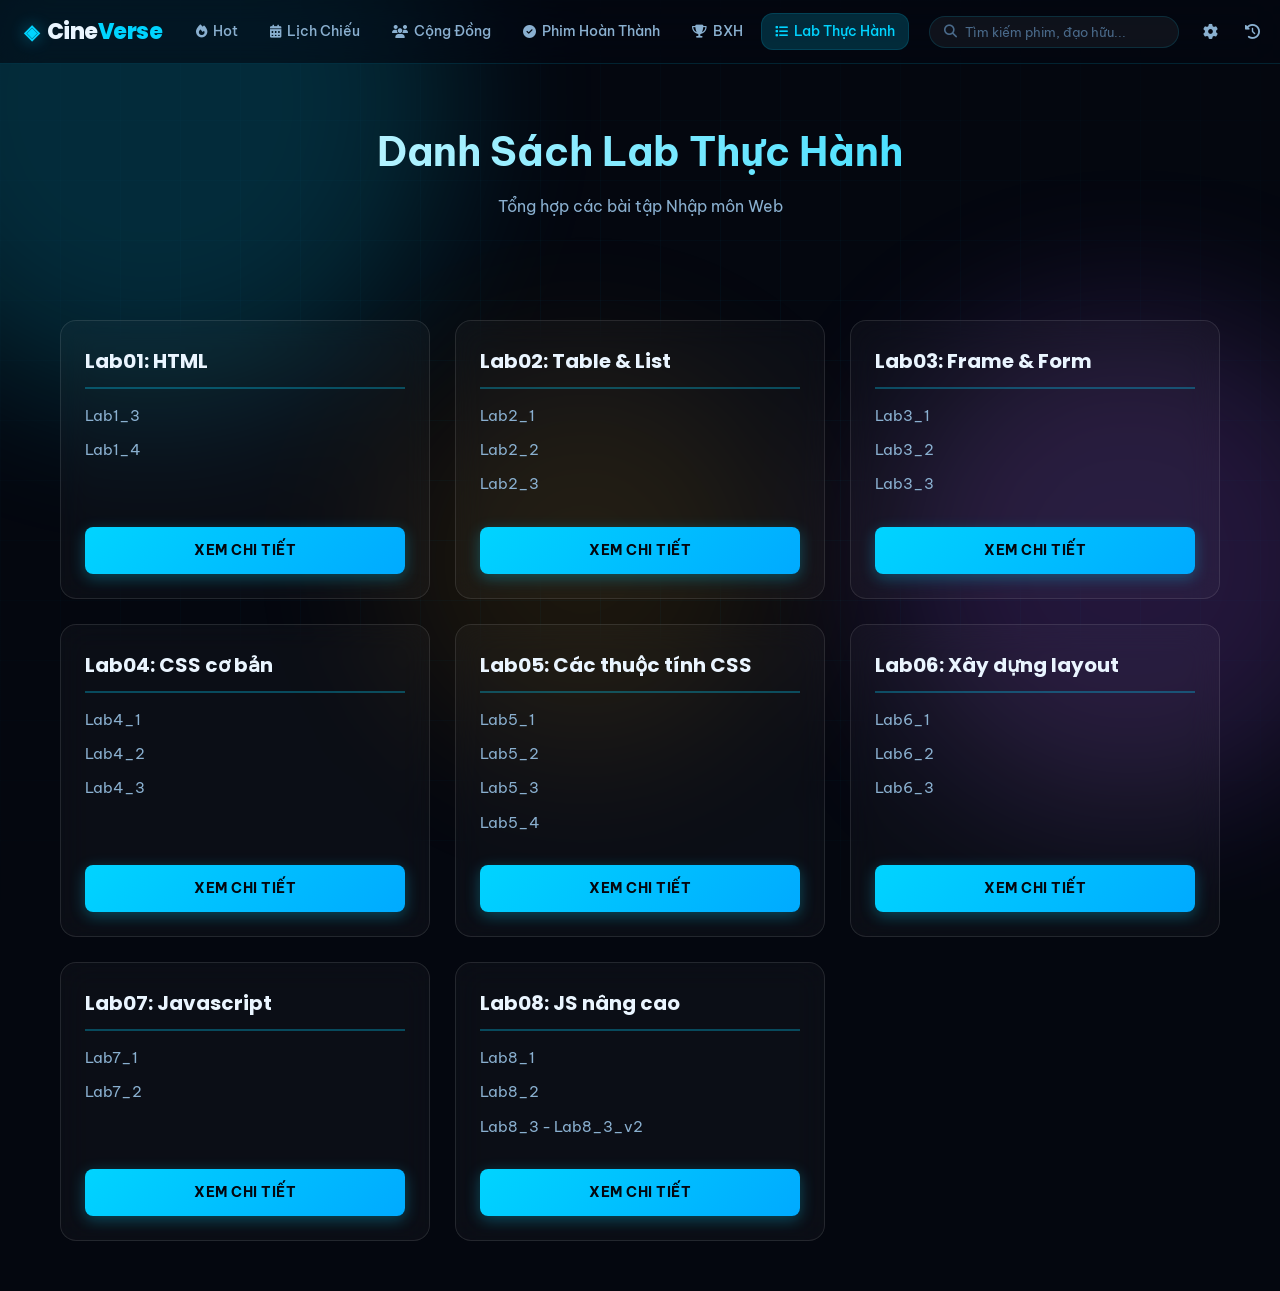
==== LabThucHanh.html @ e1ed40b3 "Initial commit - Up lai tu dau" ====
<!DOCTYPE html>
<html lang="en">
<head>
    <meta charset="UTF-8">
    <meta name="viewport" content="width=device-width, initial-scale=1.0">
    <meta name="description" content="CineVerse – Nền tảng xem phim hoạt hình tu tiên cao cấp số 1 Việt Nam">
    <link rel="preconnect" href="https://fonts.googleapis.com">
    <link rel="preconnect" href="https://fonts.gstatic.com" crossorigin>
    <link
        href="https://fonts.googleapis.com/css2?family=Be+Vietnam+Pro:ital,wght@0,300;0,400;0,500;0,600;0,700;0,800;0,900;1,400&family=Poppins:wght@400;500;600;700;800;900&display=swap"
        rel="stylesheet">
    <link rel="stylesheet" href="https://cdnjs.cloudflare.com/ajax/libs/font-awesome/6.5.1/css/all.min.css">
    <link rel="stylesheet" href="../styles/CineVerse.css">
    <link rel="icon" href="../images/layout/logo/book.png" type="image/png">
    <title>LabThucHanh</title>
    <style>
        .lab-container {
            max-width: 1200px;
            margin: 100px auto 50px;
            padding: 0 20px;
            display: grid;
            grid-template-columns: repeat(auto-fit, minmax(280px, 1fr));
            gap: 25px;
            position: relative;
            z-index: 10;
        }

        .lab-card {
            background: rgba(255, 255, 255, 0.03);
            backdrop-filter: blur(15px);
            border: 1px solid rgba(255, 255, 255, 0.1);
            border-radius: 16px;
            padding: 24px;
            transition: all 0.3s ease;
            display: flex;
            flex-direction: column;
        }

        .lab-card:hover {
            transform: translateY(-8px);
            background: rgba(255, 255, 255, 0.06);
            border-color: var(--neon);
            box-shadow: 0 10px 30px rgba(0, 212, 255, 0.15);
        }

        .lab-card h3 {
            font-family: 'Poppins', sans-serif;
            font-size: 1.25rem;
            font-weight: 700;
            color: var(--text-1);
            margin-bottom: 15px;
            border-bottom: 2px solid rgba(0, 212, 255, 0.3);
            padding-bottom: 10px;
        }

        .lab-list {
            list-style: none;
            padding: 0;
            margin: 0 0 20px 0;
            flex-grow: 1;
        }

        .lab-list li {
            margin-bottom: 10px;
        }

        .lab-list a {
            color: var(--text-2);
            text-decoration: none;
            font-size: 0.95rem;
            transition: color 0.2s;
            display: flex;
            align-items: center;
            gap: 8px;
        }

        .lab-list a:hover {
            color: var(--neon);
        }
        /* 
        .lab-list a::before {
            content: '•';
            color: var(--neon);
        } */

        .btn-view {
            display: block;
            width: 100%;
            padding: 12px;
            background: linear-gradient(135deg, var(--neon), #00aaff);
            color: #04070f;
            text-align: center;
            border-radius: 8px;
            text-decoration: none;
            font-weight: 700;
            font-size: 0.9rem;
            transition: all 0.3s ease;
            box-shadow: 0 4px 15px rgba(0, 212, 255, 0.3);
            text-transform: uppercase;
            letter-spacing: 0.5px;
        }

        .btn-view:hover {
            background: linear-gradient(135deg, #00aaff, var(--neon));
            transform: translateY(-2px) scale(1.02);
            box-shadow: 0 8px 25px rgba(0, 212, 255, 0.5);
            color: #04070f;
        }

        .page-header {
            text-align: center;
            margin-top: 120px;
            position: relative;
            z-index: 10;
        }

        .page-header h1 {
            font-size: 2.5rem;
            background: linear-gradient(90deg, #fff, var(--neon));
            -webkit-background-clip: text;
            -webkit-text-fill-color: transparent;
            margin-bottom: 10px;
        }
    </style>
</head>
<body>
     <!-- === BACKGROUND PARTICLES === -->
    <div class="bg-scene" aria-hidden="true">
        <div class="particle p1"></div>
        <div class="particle p2"></div>
        <div class="particle p3"></div>
        <div class="particle p4"></div>
        <div class="particle p5"></div>
        <div class="particle p6"></div>
        <div class="orb orb-1"></div>
        <div class="orb orb-2"></div>
        <div class="orb orb-3"></div>
        <div class="grid-lines"></div>
    </div>

    <!-- ============================= -->
    <!--           NAVBAR              -->
    <!-- ============================= -->
    <nav class="navbar" id="navbar">
        <div class="nav-inner">

            <!-- Logo -->
            <a href="./index.html" class="logo" aria-label="CineVerse Home">
                <span class="logo-gem">◈</span>
                <span class="logo-text">Cine<em>Verse</em></span>
            </a>

            <!-- Hamburger -->
            <button class="hamburger" id="hamburger" aria-label="Toggle menu" aria-expanded="false">
                <span></span><span></span><span></span>
            </button>

            <!-- Nav Links -->
            <div class="nav-links" id="navLinks" role="navigation">
                <a href="./index.html" class="nav-link"><i class="fas fa-fire"></i><span>Hot</span></a>
                <a href="#" class="nav-link"><i class="fas fa-calendar-alt"></i><span>Lịch Chiếu</span></a>
                <a href="#" class="nav-link"><i class="fas fa-users"></i><span>Cộng Đồng</span></a>
                <a href="#" class="nav-link"><i class="fas fa-check-circle"></i><span>Phim Hoàn Thành</span></a>
                <a href="#" class="nav-link"><i class="fas fa-trophy"></i><span>BXH</span></a>
                <a href="./LabThucHanh.html" class="nav-link active"><i class="fas fa-list"></i><span>Lab Thực Hành</span></a>
            </div>

            <!-- Nav Right -->
            <div class="nav-right">
                <div class="search-box" id="searchBox">
                    <i class="fas fa-search search-ico"></i>
                    <input type="text" id="searchInput" class="search-input" placeholder="Tìm kiếm phim, đạo hữu..."
                        autocomplete="onl" aria-label="Tìm kiếm">
                    <!-- <kbd class="search-kbd"><span>Ctrl</span><span>K</span></kbd> -->
                </div>

                <div class="icon-cluster">
                    <button class="icon-btn" title="Cài đặt" aria-label="Cài đặt">
                        <i class="fas fa-cog"></i>
                    </button>
                    <button class="icon-btn" title="Lịch sử xem" aria-label="Lịch sử xem">
                        <i class="fas fa-history"></i>
                    </button>
                    <button class="icon-btn notif" title="Thông báo" aria-label="Thông báo">
                        <i class="fas fa-bell"></i>
                        <span class="notif-dot">3</span>
                    </button>
                </div>

                <div class="user-avatar" title="Tài khoản">
                    <div class="avatar-ring"></div>
                    <div class="avatar-inner">
                        <i class="fas fa-dragon"></i>
                    </div>
                </div>
            </div>

        </div>
    </nav>

    <header class="page-header">
        <h1>Danh Sách Lab Thực Hành</h1>
        <p style="color: var(--text-2);">Tổng hợp các bài tập Nhập môn Web</p>
    </header>

    <div class="lab-container">
        <!-- Lab 01 -->
        <article class="lab-card">
            <h3>Lab01: HTML</h3>
            <ul class="lab-list">
                <li><a href="/Nhap-Mon-Web/Lab01/lab1_bai3.html">Lab1_3</a></li>
                <li><a href="/Nhap-Mon-Web/Lab01/lab1_bai4.html">Lab1_4</a></li>
            </ul>
            <a href="/Nhap-Mon-Web/Lab01/lab1_bai4.html" class="btn-view">Xem chi tiết</a>
        </article>

        <!-- Lab 02 -->
        <article class="lab-card">
            <h3>Lab02: Table & List</h3>
            <ul class="lab-list">
                <li><a href="/Nhap-Mon-Web/Lab02/lab2_bai1.html">Lab2_1</a></li>
                <li><a href="/Nhap-Mon-Web/Lab02/lab2_bai2.html">Lab2_2</a></li>
                <li><a href="/Nhap-Mon-Web/Lab02/lab2_bai3.html">Lab2_3</a></li>
            </ul>
            <a href="/Nhap-Mon-Web/Lab02/lab2_bai3.html" class="btn-view">Xem chi tiết</a>
        </article>

        <!-- Lab 03 -->
        <article class="lab-card">
            <h3>Lab03: Frame & Form</h3>
            <ul class="lab-list">
                <li><a href="/Nhap-Mon-Web/Lab03/Vi_du_Lab01/lab3_bai1.html">Lab3_1</a></li>
                <li><a href="/Nhap-Mon-Web/Lab03/Vi_du_Lab01/lab3_bai2.html">Lab3_2</a></li>
                <li><a href="/Nhap-Mon-Web/Lab03/Vi_du_Lab01/lab3_bai3.html">Lab3_3</a></li>
            </ul>
            <a href="/Nhap-Mon-Web/Lab03/Vi_du_Lab01/lab3_bai3.html" class="btn-view">Xem chi tiết</a>
        </article>

        <!-- Lab 04 -->
        <article class="lab-card">
            <h3>Lab04: CSS cơ bản</h3>
            <ul class="lab-list">
                <li><a href="#">Lab4_1</a></li>
                <li><a href="#">Lab4_2</a></li>
                <li><a href="#">Lab4_3</a></li>
            </ul>
            <a href="#" class="btn-view">Xem chi tiết</a>
        </article>

        <!-- Lab 05 -->
        <article class="lab-card">
            <h3>Lab05: Các thuộc tính CSS</h3>
            <ul class="lab-list">
                <li><a href="#">Lab5_1</a></li>
                <li><a href="#">Lab5_2</a></li>
                <li><a href="#">Lab5_3</a></li>
                <li><a href="#">Lab5_4</a></li>
            </ul>
            <a href="#" class="btn-view">Xem chi tiết</a>
        </article>

        <!-- Lab 06 -->
        <article class="lab-card">
            <h3>Lab06: Xây dựng layout</h3>
            <ul class="lab-list">
                <li><a href="#">Lab6_1</a></li>
                <li><a href="#">Lab6_2</a></li>
                <li><a href="#">Lab6_3</a></li>
            </ul>
            <a href="#" class="btn-view">Xem chi tiết</a>
        </article>

        <!-- Lab 07 -->
        <article class="lab-card">
            <h3>Lab07: Javascript</h3>
            <ul class="lab-list">
                <li><a href="#">Lab7_1</a></li>
                <li><a href="#">Lab7_2</a></li>
            </ul>
            <a href="#" class="btn-view">Xem chi tiết</a>
        </article>

        <!-- Lab 08 -->
        <article class="lab-card">
            <h3>Lab08: JS nâng cao</h3>
            <ul class="lab-list">
                <li><a href="#">Lab8_1</a></li>
                <li><a href="#">Lab8_2</a></li>
                <li><a href="#">Lab8_3 - Lab8_3_v2</a></li>
            </ul>
            <a href="#" class="btn-view">Xem chi tiết</a>
        </article>
    </div>

    <script src="../script/CineVerse.js"></script>
</body>
</html>
---- styles/CineVerse.css ----
/* =====================================================
   CINEVERSE — PREMIUM DARK FANTASY STREAMING UI
   © 2026 CineVerse. All styles reserved.
   ===================================================== */

/* ---------- 1. CUSTOM PROPERTIES ---------- */
:root {
    --bg:         #04070f;
    --bg-2:       #070c18;
    --bg-card:    #0b1022;
    --bg-glass:   rgba(11, 16, 34, 0.75);
    --bg-mid:     #0e1630;

    --neon:       #00d4ff;
    --neon-2:     #0af;
    --neon-dim:   rgba(0, 212, 255, 0.18);
    --neon-glow:  rgba(0, 212, 255, 0.45);
    --neon-soft:  rgba(0, 212, 255, 0.08);

    --gold:       #ffd040;
    --gold-2:     #f0a000;
    --gold-dim:   rgba(255, 208, 64, 0.22);
    --gold-glow:  rgba(255, 208, 64, 0.5);

    --red-hot:    #ff3a3a;
    --green-done: #00e5a0;
    --purple-vip: #b060ff;

    --text-1:     #eaf5ff;
    --text-2:     #8ab0d0;
    --text-3:     #4a6a8a;

    --border:     rgba(0, 212, 255, 0.14);
    --border-2:   rgba(255, 208, 64, 0.18);

    --radius-s:   6px;
    --radius-m:   12px;
    --radius-l:   20px;
    --radius-xl:  28px;

    --shadow-card: 0 8px 32px rgba(0,0,0,0.7), 0 0 0 1px rgba(0,212,255,0.06);
    --shadow-glow: 0 0 24px var(--neon-glow), 0 0 60px rgba(0,212,255,0.15);
    --shadow-gold: 0 0 24px var(--gold-glow), 0 0 60px rgba(255,208,64,0.12);

    --nav-h:      64px;
    --ticker-h:   36px;

    --ease-smooth: cubic-bezier(0.23, 1, 0.32, 1);
    --ease-spring: cubic-bezier(0.34, 1.56, 0.64, 1);
    --dur:         0.35s;
}

/* ---------- 2. RESET & BASE ---------- */
*, *::before, *::after { box-sizing: border-box; margin: 0; padding: 0; }

html {
    scroll-behavior: smooth;
    font-size: 16px;
}

body {
    background: var(--bg);
    color: var(--text-1);
    font-family: 'Be Vietnam Pro', 'Poppins', sans-serif;
    line-height: 1.6;
    overflow-x: hidden;
    -webkit-font-smoothing: antialiased;
}

a { color: inherit; text-decoration: none; }
img { max-width: 100%; display: block; }
button { cursor: pointer; border: none; background: none; font-family: inherit; }
ul { list-style: none; }

/* ---------- 3. CUSTOM SCROLLBAR ---------- */
::-webkit-scrollbar { width: 6px; height: 6px; }
::-webkit-scrollbar-track { background: var(--bg-2); }
::-webkit-scrollbar-thumb {
    background: linear-gradient(180deg, var(--neon), var(--neon-2));
    border-radius: 99px;
}
::-webkit-scrollbar-thumb:hover { background: var(--gold); }

/* ---------- 4. BACKGROUND SCENE ---------- */
.bg-scene {
    position: fixed;
    inset: 0;
    z-index: 0;
    pointer-events: none;
    overflow: hidden;
}

.grid-lines {
    position: absolute;
    inset: 0;
    background-image:
        linear-gradient(rgba(0,212,255,0.03) 1px, transparent 1px),
        linear-gradient(90deg, rgba(0,212,255,0.03) 1px, transparent 1px);
    background-size: 60px 60px;
    mask-image: radial-gradient(ellipse 80% 80% at 50% 50%, black 20%, transparent 100%);
}

.orb {
    position: absolute;
    border-radius: 50%;
    filter: blur(80px);
    opacity: 0.18;
    animation: orbFloat var(--dur, 12s) ease-in-out infinite alternate;
}
.orb-1 { width: 600px; height: 600px; background: var(--neon); top: -200px; left: -150px; animation-duration: 14s; }
.orb-2 { width: 500px; height: 500px; background: var(--purple-vip); bottom: 10%; right: -100px; animation-duration: 18s; animation-delay: -6s; }
.orb-3 { width: 400px; height: 400px; background: var(--gold-2); top: 40%; left: 30%; opacity: 0.1; animation-duration: 22s; animation-delay: -10s; }

@keyframes orbFloat {
    from { transform: translate(0, 0) scale(1); }
    to   { transform: translate(30px, -40px) scale(1.08); }
}

.particle {
    position: absolute;
    border-radius: 50%;
    background: var(--neon);
    opacity: 0;
    animation: particleDrift 12s ease-in-out infinite;
}
.p1 { width: 3px; height: 3px; left: 15%; top: 30%; animation-delay: 0s; animation-duration: 10s; }
.p2 { width: 2px; height: 2px; left: 65%; top: 15%; animation-delay: 2s; animation-duration: 14s; background: var(--gold); }
.p3 { width: 4px; height: 4px; left: 45%; top: 70%; animation-delay: 4s; animation-duration: 11s; }
.p4 { width: 2px; height: 2px; left: 80%; top: 50%; animation-delay: 6s; animation-duration: 16s; background: var(--purple-vip); }
.p5 { width: 3px; height: 3px; left: 25%; top: 80%; animation-delay: 8s; animation-duration: 13s; }
.p6 { width: 2px; height: 2px; left: 90%; top: 25%; animation-delay: 1s; animation-duration: 9s; background: var(--gold); }

@keyframes particleDrift {
    0%   { transform: translateY(0) translateX(0); opacity: 0; }
    20%  { opacity: 0.7; }
    80%  { opacity: 0.4; }
    100% { transform: translateY(-80px) translateX(30px); opacity: 0; }
}

/* ---------- 5. NAVBAR ---------- */
.navbar {
    position: fixed;
    top: 0; left: 0; right: 0;
    height: var(--nav-h);
    z-index: 1000;
    background: rgba(4, 7, 15, 0.6);
    backdrop-filter: blur(20px) saturate(1.4);
    -webkit-backdrop-filter: blur(20px) saturate(1.4);
    border-bottom: 1px solid var(--border);
    transition: background var(--dur) ease, box-shadow var(--dur) ease;
}

.navbar.scrolled {
    background: rgba(4, 7, 15, 0.95);
    box-shadow: 0 4px 30px rgba(0,0,0,0.6), 0 0 0 1px var(--neon-dim);
}

.nav-inner {
    max-width: 1440px;
    margin: 0 auto;
    height: 100%;
    padding: 0 24px;
    display: flex;
    align-items: center;
    gap: 20px;
}

/* Logo */
.logo {
    display: flex;
    align-items: center;
    gap: 8px;
    flex-shrink: 0;
    font-family: 'Poppins', sans-serif;
    font-weight: 800;
    font-size: 22px;
    letter-spacing: -0.5px;
    transition: filter var(--dur) ease;
}
.logo:hover { filter: drop-shadow(0 0 12px var(--neon-glow)); }

.logo-gem {
    font-size: 20px;
    color: var(--neon);
    filter: drop-shadow(0 0 8px var(--neon-glow));
    animation: gemPulse 3s ease-in-out infinite;
}
@keyframes gemPulse {
    0%, 100% { filter: drop-shadow(0 0 6px var(--neon-glow)); }
    50%       { filter: drop-shadow(0 0 16px var(--neon-glow)); }
}

.logo-text { color: var(--text-1); }
.logo-text em, .footer-logo em { font-style: normal; color: var(--neon); }

/* Hamburger */
.hamburger {
    display: none;
    flex-direction: column;
    gap: 5px;
    padding: 8px;
    margin-left: auto;
    border-radius: var(--radius-s);
    transition: background var(--dur) ease;
}
.hamburger:hover { background: var(--neon-dim); }
.hamburger span {
    display: block;
    width: 22px;
    height: 2px;
    background: var(--text-1);
    border-radius: 2px;
    transition: transform var(--dur) var(--ease-smooth), opacity var(--dur) ease;
    transform-origin: center;
}
.hamburger.active span:nth-child(1) { transform: translateY(7px) rotate(45deg); }
.hamburger.active span:nth-child(2) { opacity: 0; transform: scaleX(0); }
.hamburger.active span:nth-child(3) { transform: translateY(-7px) rotate(-45deg); }

/* Nav Links */
.nav-links {
    display: flex;
    align-items: center;
    gap: 4px;
    flex: 1;
}

.nav-link {
    display: flex;
    align-items: center;
    gap: 6px;
    padding: 7px 14px;
    border-radius: var(--radius-m);
    font-size: 14px;
    font-weight: 500;
    color: var(--text-2);
    transition: all var(--dur) var(--ease-smooth);
    white-space: nowrap;
}
.nav-link i { font-size: 13px; }
.nav-link:hover, .nav-link.active {
    color: var(--text-1);
    background: var(--neon-dim);
}
.nav-link.active {
    color: var(--neon);
    box-shadow: inset 0 0 0 1px var(--border);
}

/* Nav Right */
.nav-right {
    display: flex;
    align-items: center;
    gap: 12px;
    flex-shrink: 0;
}

/* Search */
.search-box {
    display: flex;
    align-items: center;
    gap: 8px;
    background: rgba(255,255,255,0.05);
    border: 1px solid var(--border);
    border-radius: 99px;
    padding: 7px 14px;
    transition: all var(--dur) var(--ease-smooth);
    min-width: 250px;
}
.search-box:hover, .search-box.focused {
    background: rgba(255,255,255,0.08);
    box-shadow: var(--shadow-glow);
}
.search-ico { color: var(--text-3); font-size: 13px; flex-shrink: 0; transition: color var(--dur); }
.search-box.focused .search-ico { color: var(--neon); }
.search-input {
    background: none;
    border: none;
    outline: none;
    font-family: inherit;
    font-size: 13px;
    color: var(--text-1);
    flex: 1;
    min-width: 0;
}
.search-input::placeholder { color: var(--text-3); }

/* .search-kbd {
    display: flex;
    gap: 2px;
    flex-shrink: 0;
}
.search-kbd span {
    background: rgba(255,255,255,0.07);
    border: 1px solid var(--text-3);
    border-radius: 4px;
    font-size: 10px;
    font-family: monospace;
    color: var(--text-3);
    padding: 1px 5px;
    line-height: 1.5;
} */

/* Icon Cluster */
.icon-cluster { display: flex; align-items: center; gap: 4px; }
.icon-btn {
    position: relative;
    width: 38px; height: 38px;
    border-radius: 50%;
    display: flex; align-items: center; justify-content: center;
    color: var(--text-2);
    font-size: 15px;
    transition: all var(--dur) ease;
}
.icon-btn:hover {
    color: var(--neon);
    background: var(--neon-dim);
    box-shadow: 0 0 12px var(--neon-dim);
}
.notif-dot {
    position: absolute;
    top: 4px; right: 4px;
    min-width: 16px; height: 16px;
    background: var(--red-hot);
    border-radius: 99px;
    font-size: 9px;
    font-weight: 700;
    color: #fff;
    display: flex; align-items: center; justify-content: center;
    padding: 0 3px;
    box-shadow: 0 0 8px rgba(255,58,58,0.7);
    animation: notifPulse 2s ease-in-out infinite;
}
@keyframes notifPulse {
    0%, 100% { transform: scale(1); }
    50%       { transform: scale(1.15); }
}

/* User Avatar */
.user-avatar {
    position: relative;
    width: 38px; height: 38px;
    cursor: pointer;
    flex-shrink: 0;
}
.avatar-ring {
    position: absolute;
    inset: -3px;
    border-radius: 50%;
    background: conic-gradient(var(--neon), var(--gold), var(--neon));
    animation: ringRotate 4s linear infinite;
    z-index: 0;
}
@keyframes ringRotate { to { transform: rotate(360deg); } }
.avatar-inner {
    position: relative;
    z-index: 1;
    width: 100%; height: 100%;
    background: linear-gradient(135deg, #1a2a4a, #0d1a30);
    border-radius: 50%;
    border: 2px solid var(--bg);
    display: flex; align-items: center; justify-content: center;
    font-size: 16px;
    color: var(--neon);
}

/* ---------- 6. TICKER BAR ---------- */
.ticker-bar {
    position: fixed;
    top: var(--nav-h);
    left: 0; right: 0;
    height: var(--ticker-h);
    z-index: 999;
    background: linear-gradient(90deg, #070e1f, #0a1428, #070e1f);
    border-bottom: 1px solid var(--border-2);
    display: flex;
    align-items: center;
    overflow: hidden;
}

.ticker-label {
    display: flex;
    align-items: center;
    gap: 6px;
    padding: 0 16px;
    font-size: 10px;
    font-weight: 700;
    letter-spacing: 1px;
    color: var(--gold);
    text-transform: uppercase;
    border-right: 1px solid var(--border-2);
    background: rgba(255,208,64,0.07);
    height: 100%;
    white-space: nowrap;
    flex-shrink: 0;
}
.ticker-label i {
    animation: pulse 1.4s ease-in-out infinite;
    font-size: 11px;
}
@keyframes pulse {
    0%, 100% { opacity: 1; }
    50%       { opacity: 0.4; }
}

.ticker-runway { flex: 1; overflow: hidden; position: relative; }
.ticker-runway::before, .ticker-runway::after {
    content: '';
    position: absolute;
    top: 0; bottom: 0;
    width: 40px;
    z-index: 1;
    pointer-events: none;
}
.ticker-runway::before { left: 0; background: linear-gradient(90deg, #070e1f, transparent); }
.ticker-runway::after  { right: 0; background: linear-gradient(-90deg, #070e1f, transparent); }

.ticker-track {
    display: flex;
    align-items: center;
    gap: 0;
    white-space: nowrap;
    animation: tickerScroll 40s linear infinite;
    width: max-content;
}
@keyframes tickerScroll {
    0%   { transform: translateX(0); }
    100% { transform: translateX(-50%); }
}
.ticker-track:hover { animation-play-state: paused; }

.t-item {
    font-size: 13px;
    color: var(--text-2);
    padding: 0 20px;
}
.t-item strong { color: var(--text-1); }
.t-sep { color: var(--gold); opacity: 0.5; font-size: 10px; }

/* ---------- 7. SHARED LAYOUT OFFSET ---------- */
.hero { margin-top: calc(var(--nav-h) + var(--ticker-h)); }
.main { padding-top: 0; position: relative; z-index: 1; }

/* ---------- 8. HERO ---------- */
.hero {
    position: relative;
    min-height: 88vh;
    display: flex;
    align-items: center;
    overflow: hidden;
}

.hero-backdrop {
    position: absolute;
    inset: 0;
    background-size: cover;
    background-position: center 20%;
    transform: scale(1.05);
    animation: heroZoom 20s ease-in-out infinite alternate;
}
@keyframes heroZoom {
    from { transform: scale(1.05); }
    to   { transform: scale(1.12); }
}

.hero-vignette {
    position: absolute;
    inset: 0;
    background: 
        linear-gradient(90deg, rgba(4,7,15,0.97) 35%, rgba(4,7,15,0.4) 70%, transparent 100%),
        linear-gradient(0deg, rgba(4,7,15,0.9) 0%, transparent 60%),
        linear-gradient(180deg, rgba(4,7,15,0.5) 0%, transparent 30%);
    z-index: 1;
}

.hero-particles { position: absolute; inset: 0; z-index: 2; pointer-events: none; }
.spark {
    position: absolute;
    width: 2px;
    height: 40px;
    background: linear-gradient(180deg, var(--neon), transparent);
    border-radius: 2px;
    opacity: 0;
    animation: sparkFall 4s ease-in infinite;
}
.s1 { left: 60%; top: 20%; animation-delay: 0s; animation-duration: 5s; }
.s2 { left: 75%; top: 35%; animation-delay: 1.5s; animation-duration: 3.5s; transform: rotate(15deg); }
.s3 { left: 55%; top: 55%; animation-delay: 3s; animation-duration: 6s; background: linear-gradient(180deg, var(--gold), transparent); }
@keyframes sparkFall {
    0%   { opacity: 0; transform: translateY(-20px); }
    20%  { opacity: 0.8; }
    100% { opacity: 0; transform: translateY(80px); }
}

.hero-content {
    position: relative;
    z-index: 3;
    max-width: 1440px;
    margin: 0 auto;
    padding: 80px 24px 80px;
    flex: 1;
    max-width: 600px;
    margin-left: clamp(24px, 6vw, 120px);
}

.hero-tags { display: flex; gap: 8px; margin-bottom: 20px; flex-wrap: wrap; }
.htag {
    padding: 4px 12px;
    border-radius: 99px;
    font-size: 11px;
    font-weight: 700;
    letter-spacing: 0.5px;
    text-transform: uppercase;
}
.htag-new { background: rgba(0,229,160,0.15); color: var(--green-done); border: 1px solid rgba(0,229,160,0.3); }
.htag-q   { background: rgba(0,212,255,0.15); color: var(--neon); border: 1px solid var(--border); }
.htag-ep  { background: var(--gold-dim); color: var(--gold); border: 1px solid rgba(255,208,64,0.3); }

.hero-title {
    font-size: clamp(38px, 5vw, 68px);
    font-weight: 900;
    line-height: 1.05;
    letter-spacing: -2px;
    margin-bottom: 8px;
    color: var(--text-1);
}
.hero-title-glow {
    display: block;
    background: linear-gradient(120deg, var(--neon), var(--gold), var(--neon));
    background-size: 200% 100%;
    -webkit-background-clip: text;
    background-clip: text;
    -webkit-text-fill-color: transparent;
    animation: titleShimmer 4s linear infinite;
}
@keyframes titleShimmer {
    0%   { background-position: 0% 0%; }
    100% { background-position: 200% 0%; }
}

.hero-sub {
    font-size: 15px;
    color: var(--text-2);
    letter-spacing: 2px;
    text-transform: uppercase;
    font-weight: 300;
    margin-bottom: 20px;
}

.hero-desc {
    font-size: 15px;
    color: var(--text-2);
    line-height: 1.7;
    max-width: 480px;
    margin-bottom: 24px;
}

.hero-stats {
    display: flex;
    gap: 20px;
    margin-bottom: 28px;
    flex-wrap: wrap;
}
.hstat {
    display: flex;
    align-items: center;
    gap: 6px;
    font-size: 13px;
    color: var(--text-2);
}
.hstat i { color: var(--neon); font-size: 12px; }

.hero-actions { display: flex; gap: 12px; flex-wrap: wrap; }

.btn-play {
    display: flex;
    align-items: center;
    gap: 10px;
    padding: 13px 28px;
    background: var(--neon);
    color: var(--bg);
    border-radius: 99px;
    font-size: 15px;
    font-weight: 700;
    font-family: inherit;
    transition: all var(--dur) var(--ease-spring);
    box-shadow: 0 4px 20px rgba(0,212,255,0.5);
}
.btn-play:hover {
    background: #fff;
    transform: translateY(-2px) scale(1.03);
    box-shadow: 0 8px 32px rgba(0,212,255,0.6);
}
.btn-play i { font-size: 13px; }

.btn-add, .btn-trailer {
    display: flex;
    align-items: center;
    gap: 8px;
    padding: 12px 22px;
    border-radius: 99px;
    font-size: 14px;
    font-weight: 600;
    font-family: inherit;
    border: 1px solid var(--border);
    color: var(--text-1);
    background: rgba(255,255,255,0.05);
    backdrop-filter: blur(12px);
    transition: all var(--dur) ease;
}
.btn-add:hover, .btn-trailer:hover {
    border-color: var(--neon);
    background: var(--neon-dim);
    transform: translateY(-2px);
}

.hero-poster-preview {
    position: absolute;
    right: clamp(20px, 8vw, 160px);
    top: 50%;
    transform: translateY(-50%);
    z-index: 3;
    display: block;
}
.poster-frame {
    width: 220px;
    height: 310px;
    border-radius: var(--radius-l);
    box-shadow: 0 20px 60px rgba(0,0,0,0.8), var(--shadow-glow);
    border: 1px solid var(--border);
    overflow: hidden;
    animation: posterFloat 6s ease-in-out infinite;
}
@keyframes posterFloat {
    0%, 100% { transform: translateY(0) rotate(-1deg); }
    50%       { transform: translateY(-12px) rotate(1deg); }
}

/* ---------- 9. SECTION COMMON ---------- */
.section {
    position: relative;
    z-index: 1;
    padding: 60px 0;
    max-width: 1440px;
    margin: 0 auto;
    padding-left: 24px;
    padding-right: 24px;
}

.sec-header {
    display: flex;
    align-items: center;
    gap: 16px;
    margin-bottom: 32px;
    flex-wrap: wrap;
}

.sec-title-group {
    display: flex;
    align-items: center;
    gap: 12px;
    flex: 1;
}

.sec-icon { font-size: 24px; }

.sec-title {
    font-family: 'Poppins', sans-serif;
    font-size: clamp(20px, 2.5vw, 28px);
    font-weight: 800;
    letter-spacing: -0.5px;
    color: var(--text-1);
    white-space: nowrap;
}

.sec-subtitle {
    font-size: 13px;
    color: var(--text-3);
    font-weight: 400;
    display: none;
}

.view-all-btn {
    display: flex;
    align-items: center;
    gap: 6px;
    font-size: 13px;
    font-weight: 600;
    color: var(--neon);
    padding: 7px 14px;
    border: 1px solid var(--border);
    border-radius: 99px;
    transition: all var(--dur) ease;
    white-space: nowrap;
}
.view-all-btn:hover {
    background: var(--neon-dim);
    border-color: var(--neon);
    transform: translateX(2px);
}

/* ---------- 10. POSTER ART — CSS ONLY ---------- */
/* Each poster is a CSS artwork representing each anime */

/* Đấu Phá Thương Khung — Fire Orange / Amber */
.poster-dptk {
    background-image: url('../images/avatar/dau-pha-thuong-khung-300x450.webp');
    background-size: cover;
    background-position: center;
    position: relative;
    overflow: hidden;
}
.poster-dptk::before {
    display: none;
}
.poster-dptk::after {
    display: none;
}

/* Hero version */
.poster-dptk-hero {
    background-image: url('../images/avatar/dau-pha-thuong-khung-300x450.webp');
    background-size: cover;
    background-position: center 20%;
    filter: blur(4px) brightness(0.6);
}

/* Phàm Nhân Tu Tiên — Deep Blue / Jade Teal */
.poster-pntt {
    background-image: url('../images/avatar/pham-nhan-tu-tien-300x450.webp');
    background-size: cover;
    background-position: center;
    position: relative;
    overflow: hidden;
}
.poster-pntt::before {
    display: none;
}
.poster-pntt::after {
    display: none;
}

/* Thế Giới Hoàn Mỹ — Royal Purple / Gold */
.poster-tghm {
    background-image: url('../images/avatar/the-gioi-hoan-my-300x450.webp');
    background-size: cover;
    background-position: center;
    position: relative; overflow: hidden;
}
.poster-tghm::before {
    display: none;
}
.poster-tghm::after {
    display: none;
}

/* Tiên Nghịch — Ice Blue / Silver */
.poster-tn {
    background-image: url('../images/avatar/tien-nghich-300x450.webp');
    background-size: cover;
    background-position: center;
    position: relative; overflow: hidden;
}
.poster-tn::before {
    display: none;
}
.poster-tn::after {
    display: none;
}

/* Già Thiên — Ancient Forest Green */
.poster-gt {
    background-image: url('../images/avatar/gia-thien-300x450.webp');
    background-size: cover;
    background-position: center;
    position: relative; overflow: hidden;
}
.poster-gt::before {
    display: none;
}
.poster-gt::after {
    display: none;
}

/* Thôn Phệ Tinh Không — Deep Space Indigo / Cyan */
.poster-tptk {
    background-image: url('../images/avatar/thon-phe-tinh-khong-300x450.webp');
    background-size: cover;
    background-position: center;
    position: relative; overflow: hidden;
}
.poster-tptk::before {
    display: none;
}
.poster-tptk::after {
    display: none;
}

/* Đấu La Đại Lục — Crimson Gold */
.poster-dldl {
    background-image: url('../images/avatar/dau-la-dai-luc-300x450.webp');
    background-size: cover;
    background-position: center;
    position: relative; overflow: hidden;
}
.poster-dldl::before {
    display: none;
}
.poster-dldl::after {
    display: none;
}

/* Tương Dạ — Crimson Gold */
.poster-td {
    background-image: url('../images/avatar/tuong-da-300x450.webp');
    background-size: cover;
    background-position: center;
    position: relative; overflow: hidden;
}
.poster-td::before {
    display: none;
}
.poster-td::after {
    display: none;
}

/* Bàn Long — Clolling dragon*/
.poster-bl {
    background-image: url('../images/avatar/ban-long-300x450.webp');
    background-size: cover;
    background-position: center;
    position: relative; overflow: hidden;
}
.poster-bl::before {
    display: none;
}
.poster-bl::after {
    display: none;
}

/* Thiên Hành Cửu Tiêu — Celestial Blue */
.poster-qacn {
    background-image: url('../images/avatar/quang-am-chi-ngoai-1-300x450.webp');
    background-size: cover;
    background-position: center;
    position: relative; overflow: hidden;
}
.poster-qacn::before {
    display: none;
}
.poster-qacn::after {
    display: none;
}

/* Tinh Thần biến — Spirit Transformation */
.poster-ttb {
    background-image: url('../images/avatar/tinh-than-bien-300x450.webp');
    background-size: cover;
    background-position: center;
    position: relative; overflow: hidden;
    
}
.poster-ttb::before {
    display: none;
}
.poster-ttb::after {
    display: none;
}

/* Mục Thần Ký — Mu Shen Ji */
.poster-mtk {
    background-image: url('../images/avatar/muc-than-ky-300x450.webp');
    background-size: cover;
    background-position: center;
    position: relative; overflow: hidden;
}
.poster-mtk::before {
    display: none;
}
.poster-mtk::after {
    display: none;
}

/* Thần Mộ — Tomb Of Fallen Gods */
.poster-tm {
    background-image: url('../images/avatar/than-mo-300x450.webp');
    background-size: cover;
    background-position: center;
    position: relative; overflow: hidden;
}
.poster-tm::before {
    display: none;
}
.poster-tm::after {
    display: none;
}

/* Sưu Thần Ký — In Search of the Supernatural */
.poster-stk {
    background-image: url('../images/avatar/Suu-Than-Ky-300x450.webp');
    background-size: cover;
    background-position: center;
    position: relative; overflow: hidden;
}
.poster-stk::before {
    display: none;
}
.poster-stk::after {
    display: none;
}

/* Small Schedule poster variants */
.poster-dptk-sm, .poster-pntt-sm, .poster-tn-sm,
.poster-gt-sm,   .poster-tptk-sm, .poster-tm-sm {
    border-radius: var(--radius-s);
    overflow: hidden;
}
.poster-dptk-sm {
    background-image: url('../images/avatar/dau-pha-thuong-khung-300x450.webp');
    background-size: cover;
    background-position: center;
}

.poster-pntt-sm { 
    background-image: url('../images/avatar/pham-nhan-tu-tien-300x450.webp');
    background-size: cover;
    background-position: center;
}

.poster-tn-sm   { 
    background-image: url('../images/avatar/tien-nghich-300x450.webp');
    background-size: cover;
    background-position: center;
}
.poster-gt-sm   { 
    background-image: url('../images/avatar/gia-thien-300x450.webp');
    background-size: cover;
    background-position: center;
}
.poster-tptk-sm { 
    background-image: url('../images/avatar/thon-phe-tinh-khong-300x450.webp');
    background-size: cover;
    background-position: center;
}
.poster-tm-sm { 
    background-image: url('../images/avatar/than-mo-300x450.webp');
    background-size: cover;
    background-position: center;
}

/* ---------- 11. RANKING SECTION ---------- */
.ranking-scroll-outer {
    overflow-x: auto;
    padding-bottom: 16px;
    scrollbar-width: thin;
    scrollbar-color: var(--neon) var(--bg-2);
}

.ranking-track {
    display: flex;
    gap: 16px;
    width: max-content;
    padding: 8px 4px 16px;
}

.rank-card {
    position: relative;
    width: 200px;
    flex-shrink: 0;
    border-radius: var(--radius-l);
    overflow: hidden;
    background: var(--bg-card);
    border: 1px solid var(--border);
    cursor: pointer;
    transition: transform var(--dur) var(--ease-smooth), box-shadow var(--dur) ease;
    will-change: transform;
    opacity: 0;
    animation: cardReveal 0.5s ease forwards;
}
.rank-card:nth-child(1) { animation-delay: 0.05s; }
.rank-card:nth-child(2) { animation-delay: 0.1s; }
.rank-card:nth-child(3) { animation-delay: 0.15s; }
.rank-card:nth-child(4) { animation-delay: 0.2s; }
.rank-card:nth-child(5) { animation-delay: 0.25s; }
.rank-card:nth-child(6) { animation-delay: 0.3s; }
.rank-card:nth-child(7) { animation-delay: 0.35s; }

@keyframes cardReveal {
    from { opacity: 0; transform: translateY(20px); }
    to   { opacity: 1; transform: translateY(0); }
}

.rank-card:hover {
    box-shadow: var(--shadow-card), 0 0 30px rgba(0,212,255,0.2);
    border-color: rgba(0,212,255,0.35);
}

.rank-1 {
    width: 240px;
    border-color: rgba(255,208,64,0.4);
    box-shadow: var(--shadow-gold);
}
.rank-1:hover { box-shadow: var(--shadow-gold), 0 0 40px rgba(255,208,64,0.3); }
.rank-2 { border-color: rgba(192,192,192,0.3); }
.rank-3 { border-color: rgba(205,127,50,0.3); }

.rank-num {
    position: absolute;
    top: 8px;
    left: 10px;
    font-family: 'Poppins', sans-serif;
    font-size: 52px;
    font-weight: 900;
    line-height: 1;
    z-index: 4;
    -webkit-text-stroke: 2px currentColor;
    filter: drop-shadow(0 2px 8px rgba(0,0,0,0.8));
}
.rank-1 .rank-num {
    font-size: 72px;
    background: linear-gradient(180deg, #ffd040, #f07000);
    -webkit-background-clip: text;
    background-clip: text;
    -webkit-text-fill-color: transparent;
    -webkit-text-stroke: 0;
    filter: drop-shadow(0 0 12px rgba(255,208,64,0.7));
}
.rank-2 .rank-num { color: #c0c8d8; -webkit-text-stroke: 0; -webkit-text-fill-color: initial; }
.rank-3 .rank-num { color: #cd7f32; -webkit-text-stroke: 0; -webkit-text-fill-color: initial; }
.rank-card:not(.rank-1):not(.rank-2):not(.rank-3) .rank-num {
    font-size: 48px;
    color: #fff;
    -webkit-text-stroke: 0;
    -webkit-text-fill-color: initial;
}

.rank-poster-wrap {
    width: 100%;
    height: 0;
    padding-bottom: 140%;
    position: relative;
    overflow: hidden;
}
.rp {
    position: absolute;
    inset: 0;
    transition: transform 0.6s var(--ease-smooth);
}
.rank-card:hover .rp { transform: scale(1.08); }

.rank-glow-ring {
    position: absolute;
    inset: -2px;
    border-radius: inherit;
    background: conic-gradient(var(--gold), var(--neon), var(--gold));
    opacity: 0;
    z-index: 5;
}
.rank-1:hover .rank-glow-ring { opacity: 0.5; }
@keyframes glowRingPulse { 0%,100%{opacity:0.2} 50%{opacity:0.5} }

.rank-hover-overlay {
    position: absolute;
    inset: 0;
    background: linear-gradient(180deg, rgba(4,7,15,0.3) 0%, rgba(4,7,15,0.9) 100%);
    display: flex;
    flex-direction: column;
    align-items: center;
    justify-content: flex-end;
    padding: 16px;
    gap: 12px;
    opacity: 0;
    transition: opacity var(--dur) ease;
    z-index: 5;
}
.rank-card:hover .rank-hover-overlay { opacity: 1; }

.rank-play-btn {
    width: 48px; height: 48px;
    border-radius: 50%;
    background: var(--neon);
    color: var(--bg);
    font-size: 16px;
    display: flex; align-items: center; justify-content: center;
    transition: transform var(--dur) var(--ease-spring);
    box-shadow: 0 4px 20px rgba(0,212,255,0.6);
}
.rank-play-btn:hover { transform: scale(1.1); }

.rank-hover-info { text-align: center; }
.rank-hover-info h3 { font-size: 13px; font-weight: 700; margin-bottom: 4px; }
.rank-hover-info p  { font-size: 11px; color: var(--text-2); margin-bottom: 8px; }

.rank-bottom {
    padding: 12px;
    background: linear-gradient(180deg, transparent, rgba(4,7,15,0.95));
    position: relative;
    z-index: 3;
}
.rank-title {
    font-size: 13px;
    font-weight: 700;
    margin-bottom: 6px;
    white-space: nowrap;
    overflow: hidden;
    text-overflow: ellipsis;
}
.rank-meta { display: flex; align-items: center; justify-content: space-between; gap: 6px; }

.rb {
    font-size: 10px;
    font-weight: 700;
    padding: 3px 8px;
    border-radius: 99px;
    background: var(--neon-dim);
    color: var(--neon);
    border: 1px solid var(--border);
}
.rb-done { background: rgba(0,229,160,0.12); color: var(--green-done); border-color: rgba(0,229,160,0.3); }
.rv { font-size: 11px; color: var(--text-2); display: flex; align-items: center; gap: 4px; }
.rv i { color: var(--neon); font-size: 10px; }

.rank-crown {
    position: absolute;
    top: -4px; right: 12px;
    font-size: 22px;
    z-index: 6;
    filter: drop-shadow(0 0 8px rgba(255,208,64,0.8));
    display: none;
}
.rank-1 .rank-crown { display: block; }
@keyframes crownBob {
    0%,100% { transform: translateY(0) rotate(-5deg); }
    50%      { transform: translateY(-4px) rotate(5deg); }
}

/* ---------- 12. DAY TABS ---------- */
.day-tabs {
    display: flex;
    gap: 6px;
    overflow-x: auto;
    padding-bottom: 6px;
    margin-bottom: 24px;
    scrollbar-width: none;
}
.day-tabs::-webkit-scrollbar { display: none; }

.dtab {
    position: relative;
    padding: 9px 18px;
    border-radius: var(--radius-m);
    font-size: 13px;
    font-weight: 600;
    font-family: inherit;
    color: var(--text-2);
    background: rgba(255,255,255,0.04);
    border: 1px solid transparent;
    white-space: nowrap;
    transition: all var(--dur) var(--ease-smooth);
    flex-shrink: 0;
}
.dtab:hover {
    color: var(--text-1);
    background: rgba(255,255,255,0.07);
    border-color: var(--border);
}
.dtab.active {
    color: var(--neon);
    background: linear-gradient(135deg, rgba(0,212,255,0.12), rgba(0,212,255,0.05));
    border-color: var(--neon);
    box-shadow: 0 0 16px var(--neon-dim), inset 0 0 16px rgba(0,212,255,0.05);
}

.today-pin {
    position: absolute;
    top: -12px; left: 50%;
    transform: translateX(-50%);
    background: var(--gold);
    color: var(--bg);
    font-size: 8px;
    font-weight: 800;
    padding: 2px 7px;
    border-radius: 99px;
    letter-spacing: 0.5px;
    white-space: nowrap;
}

/* Schedule List */
.schedule-list {
    display: flex;
    flex-direction: column;
    gap: 3px;
}

.sch-item {
    display: grid;
    grid-template-columns: 80px 60px 1fr auto;
    align-items: center;
    gap: 16px;
    padding: 14px 18px;
    border-radius: var(--radius-m);
    background: rgba(255,255,255,0.025);
    border: 1px solid transparent;
    transition: all var(--dur) ease;
    cursor: pointer;
    opacity: 0;
    transform: translateX(-20px);
}
.sch-item.in-view {
    opacity: 1;
    transform: translateX(0);
    transition: opacity 0.4s ease, transform 0.4s var(--ease-smooth), background var(--dur) ease, border-color var(--dur) ease;
}
.sch-item:hover {
    background: rgba(0,212,255,0.05);
    border-color: var(--border);
}

.sch-time {
    display: flex;
    align-items: center;
    gap: 10px;
}
.sch-time span { font-size: 14px; font-weight: 700; color: var(--text-2); font-variant-numeric: tabular-nums; }

.sch-dot {
    width: 8px; height: 8px;
    border-radius: 50%;
    background: var(--text-3);
    flex-shrink: 0;
}
.sch-dot-prime {
    background: var(--gold);
    box-shadow: 0 0 8px var(--gold-glow);
    animation: dotPulse 1.5s ease-in-out infinite;
}
@keyframes dotPulse { 0%,100%{transform:scale(1)} 50%{transform:scale(1.4)} }

.sch-poster {
    width: 48px;
    height: 64px;
    border-radius: var(--radius-s);
    flex-shrink: 0;
    overflow: hidden;
}

.sch-info h4 {
    font-size: 14px;
    font-weight: 700;
    margin-bottom: 3px;
    white-space: nowrap;
    overflow: hidden;
    text-overflow: ellipsis;
}
.sch-info p { font-size: 12px; color: var(--text-2); margin-bottom: 6px; }
.sch-tags { display: flex; gap: 4px; flex-wrap: wrap; }

.stag {
    font-size: 10px;
    font-weight: 700;
    padding: 2px 8px;
    border-radius: 99px;
    text-transform: uppercase;
    letter-spacing: 0.5px;
}
.stag-hot  { background: rgba(255,58,58,0.15); color: var(--red-hot); border: 1px solid rgba(255,58,58,0.3); }
.stag-new  { background: rgba(0,229,160,0.12); color: var(--green-done); border: 1px solid rgba(0,229,160,0.3); }
.stag-4k   { background: var(--neon-dim); color: var(--neon); border: 1px solid var(--border); }
.stag-fhd  { background: rgba(176,96,255,0.12); color: var(--purple-vip); border: 1px solid rgba(176,96,255,0.3); }

.sch-views {
    font-size: 12px;
    color: var(--text-3);
    white-space: nowrap;
    display: flex;
    align-items: center;
    gap: 5px;
}
.sch-views i { color: var(--neon); }

/* ---------- 13. MOVIE GRID ---------- */
.filter-group { display: flex; gap: 6px; flex-wrap: wrap; }
.fbtn {
    padding: 6px 14px;
    border-radius: 99px;
    font-size: 12px;
    font-weight: 600;
    font-family: inherit;
    color: var(--text-2);
    border: 1px solid var(--border);
    background: transparent;
    transition: all var(--dur) ease;
    cursor: pointer;
}
.fbtn:hover { color: var(--text-1); border-color: rgba(255,255,255,0.2); }
.fbtn.active {
    color: var(--neon);
    border-color: var(--neon);
    background: var(--neon-dim);
}

.movie-grid {
    display: grid;
    grid-template-columns: repeat(auto-fill, minmax(175px, 1fr));
    gap: 18px;
}

.movie-card {
    border-radius: var(--radius-m);
    overflow: hidden;
    background: var(--bg-card);
    border: 1px solid var(--border);
    cursor: pointer;
    transition: transform var(--dur) var(--ease-smooth), box-shadow var(--dur) ease, border-color var(--dur) ease;
    will-change: transform;
    opacity: 0;
    transform: translateY(24px);
}
.movie-card.in-view {
    opacity: 1;
    transform: translateY(0);
    transition: opacity 0.5s ease, transform 0.5s var(--ease-smooth), box-shadow var(--dur) ease, border-color var(--dur) ease;
}
.movie-card:nth-child(odd)  { transition-delay: 0.05s; }
.movie-card:nth-child(even) { transition-delay: 0.1s; }

.movie-card:hover {
    border-color: rgba(0,212,255,0.35);
    box-shadow: var(--shadow-card), 0 0 24px rgba(0,212,255,0.15);
}

.mc-poster {
    position: relative;
    width: 100%;
    aspect-ratio: 2/3;
    overflow: hidden;
}
.mc-poster > div:first-child + div {
    /* the poster bg */
}

/* Ensure all poster classes fill .mc-poster */
.mc-poster.poster-dptk, .mc-poster.poster-pntt, .mc-poster.poster-tghm,
.mc-poster.poster-tn,   .mc-poster.poster-gt,   .mc-poster.poster-tptk,
.mc-poster.poster-dldl, .mc-poster.poster-td,  .mc-poster.poster-bl,
.mc-poster.poster-qacn, .mc-poster.poster-ttb,  .mc-poster.poster-mtk,
.mc-poster.poster-tm,.mc-poster.poster-stk {
    aspect-ratio: 2/3;
}

.mc-top-badges {
    position: absolute;
    top: 8px; left: 8px;
    z-index: 3;
    display: flex; gap: 4px;
}
.mc-bot-badges {
    position: absolute;
    bottom: 8px; right: 8px;
    z-index: 3;
    display: flex; gap: 4px;
}

.qbadge {
    font-size: 10px;
    font-weight: 800;
    padding: 2px 7px;
    border-radius: 4px;
    letter-spacing: 0.5px;
    backdrop-filter: blur(8px);
}
.q4k  { background: rgba(0,212,255,0.85); color: var(--bg); }
.qfhd { background: rgba(176,96,255,0.85); color: #fff; }
.qhd  { background: rgba(255,208,64,0.85); color: var(--bg); }

.epbadge {
    font-size: 10px;
    font-weight: 700;
    padding: 2px 8px;
    border-radius: 4px;
    background: rgba(4,7,15,0.85);
    color: var(--text-1);
    border: 1px solid var(--border);
    backdrop-filter: blur(8px);
}
.ep-done   { background: rgba(0,229,160,0.2); color: var(--green-done); border-color: rgba(0,229,160,0.4); }
.ep-single { background: rgba(176,96,255,0.2); color: var(--purple-vip); border-color: rgba(176,96,255,0.4); }

.mc-overlay {
    position: absolute;
    inset: 0;
    background: linear-gradient(180deg, transparent 40%, rgba(4,7,15,0.95) 100%);
    display: flex;
    align-items: center;
    justify-content: center;
    opacity: 0;
    transition: opacity var(--dur) ease;
    z-index: 4;
}
.movie-card:hover .mc-overlay { opacity: 1; }

.mc-watch {
    display: flex;
    align-items: center;
    gap: 8px;
    padding: 10px 20px;
    background: var(--neon);
    color: var(--bg);
    border-radius: 99px;
    font-size: 13px;
    font-weight: 700;
    font-family: inherit;
    transform: translateY(8px);
    transition: transform var(--dur) var(--ease-spring), background var(--dur) ease;
    box-shadow: 0 4px 20px rgba(0,212,255,0.5);
}
.movie-card:hover .mc-watch { transform: translateY(0); }
.mc-watch:hover { background: #fff; }

/* Zoom poster on hover */
.mc-poster { transition: none; }
.mc-poster.poster-dptk,
.mc-poster.poster-pntt,
.mc-poster.poster-tghm,
.mc-poster.poster-tn,
.mc-poster.poster-gt,
.mc-poster.poster-tptk,
.mc-poster.poster-dldl,
.mc-poster.poster-td,
.mc-poster.poster-bl,
.mc-poster.poster-qacn,
.mc-poster.poster-ttb,
.mc-poster.poster-mtk,
.mc-poster.poster-tm,
.mc-poster.poster-stk {
    transition: transform 0.6s var(--ease-smooth);
}
.movie-card:hover .mc-poster { transform: scale(1.06); }

.mc-info { padding: 12px; }
.mc-title {
    font-size: 14px;
    font-weight: 700;
    margin-bottom: 8px;
    white-space: nowrap;
    overflow: hidden;
    text-overflow: ellipsis;
    transition: color var(--dur) ease;
}
.movie-card:hover .mc-title { color: var(--neon); }

.mc-meta { display: flex; align-items: center; justify-content: space-between; gap: 6px; }
.mc-views { font-size: 12px; color: var(--text-2); display: flex; align-items: center; gap: 5px; }
.mc-views i { color: var(--neon); font-size: 11px; }

.sbadge {
    font-size: 10px;
    font-weight: 800;
    padding: 2px 8px;
    border-radius: 4px;
    text-transform: uppercase;
    letter-spacing: 0.3px;
}
.sb-hot    { background: rgba(255,58,58,0.15); color: var(--red-hot); }
.sb-new    { background: rgba(0,229,160,0.12); color: var(--green-done); }
.sb-done   { background: rgba(0,212,255,0.12); color: var(--neon); }
.sb-single { background: rgba(176,96,255,0.12); color: var(--purple-vip); }

/* ---------- 14. FOOTER ---------- */
.footer {
    position: relative;
    margin-top: 80px;
    border-top: 1px solid var(--border);
    overflow: hidden;
    z-index: 1;
}

.footer-aurora {
    position: absolute;
    bottom: 0; left: 0; right: 0;
    height: 300px;
    background:
        radial-gradient(ellipse at 30% 100%, rgba(0,212,255,0.08) 0%, transparent 60%),
        radial-gradient(ellipse at 70% 100%, rgba(176,96,255,0.07) 0%, transparent 60%);
    pointer-events: none;
}

.footer-inner {
    max-width: 1440px;
    margin: 0 auto;
    padding: 60px 24px 32px;
}

.footer-grid {
    display: grid;
    grid-template-columns: 2fr 1fr 1fr 1.5fr;
    gap: 48px;
    margin-bottom: 48px;
}

.footer-logo {
    display: flex;
    align-items: center;
    gap: 8px;
    font-family: 'Poppins', sans-serif;
    font-size: 22px;
    font-weight: 800;
    margin-bottom: 16px;
    color: var(--text-1);
    transition: filter var(--dur) ease;
}
.footer-logo:hover { filter: drop-shadow(0 0 12px var(--neon-glow)); }
.footer-logo .logo-gem { color: var(--neon); font-size: 20px; }

.footer-tagline {
    font-size: 14px;
    color: var(--text-2);
    line-height: 1.7;
    margin-bottom: 24px;
}

.social-row { display: flex; gap: 8px; }
.soc-ico {
    width: 38px; height: 38px;
    border-radius: 50%;
    border: 1px solid var(--border);
    display: flex; align-items: center; justify-content: center;
    color: var(--text-2);
    font-size: 14px;
    transition: all var(--dur) ease;
    background: rgba(255,255,255,0.03);
}
.soc-ico:hover {
    color: var(--neon);
    border-color: var(--neon);
    background: var(--neon-dim);
    transform: translateY(-3px);
    box-shadow: 0 6px 20px var(--neon-dim);
}

.fcol-title {
    font-size: 13px;
    font-weight: 800;
    letter-spacing: 1px;
    text-transform: uppercase;
    color: var(--text-1);
    margin-bottom: 20px;
}

.flinks { display: flex; flex-direction: column; gap: 10px; }
.flinks a {
    font-size: 14px;
    color: var(--text-2);
    transition: all var(--dur) ease;
    display: flex;
    align-items: center;
    gap: 6px;
}
.flinks a::before {
    content: '›';
    color: var(--neon);
    opacity: 0;
    transform: translateX(-6px);
    transition: all var(--dur) ease;
}
.flinks a:hover { color: var(--neon); padding-left: 4px; }
.flinks a:hover::before { opacity: 1; transform: translateX(0); }

.fcol-desc {
    font-size: 13px;
    color: var(--text-2);
    line-height: 1.6;
    margin-bottom: 16px;
}

.app-dl-btn {
    display: flex;
    align-items: center;
    gap: 12px;
    padding: 12px 18px;
    border-radius: var(--radius-m);
    background: linear-gradient(135deg, rgba(0,212,255,0.12), rgba(176,96,255,0.12));
    border: 1px solid var(--border);
    margin-bottom: 10px;
    transition: all var(--dur) ease;
    color: var(--text-1);
}
.app-dl-btn i { font-size: 24px; color: var(--text-1); }
.app-dl-ios i { color: var(--text-1); }
.app-dl-btn:hover {
    background: linear-gradient(135deg, rgba(0,212,255,0.22), rgba(176,96,255,0.22));
    border-color: var(--neon);
    transform: translateY(-2px);
    box-shadow: 0 8px 24px rgba(0,212,255,0.15);
}
.app-dl-text { display: flex; flex-direction: column; }
.app-dl-text small { font-size: 10px; color: var(--text-3); }
.app-dl-text strong { font-size: 14px; font-weight: 700; }

.footer-bottom {
    display: flex;
    align-items: center;
    justify-content: space-between;
    padding-top: 24px;
    border-top: 1px solid var(--border);
    gap: 16px;
    flex-wrap: wrap;
}

.copyright { font-size: 13px; color: var(--text-3); }
.copyright strong { color: var(--text-2); }
.heart-ico { color: var(--red-hot); animation: heartBeat 1.5s ease-in-out infinite; display: inline-block; }
@keyframes heartBeat { 0%,100%{transform:scale(1)} 50%{transform:scale(1.3)} }

.footer-bot-links { display: flex; gap: 12px; align-items: center; }
.footer-bot-links a { font-size: 12px; color: var(--text-3); transition: color var(--dur) ease; }
.footer-bot-links a:hover { color: var(--neon); }
.footer-bot-links span { color: var(--text-3); font-size: 10px; }

/* ---------- 15. SCROLL TO TOP ---------- */
.scroll-top {
    position: fixed;
    bottom: 28px;
    right: 28px;
    width: 44px;
    height: 44px;
    border-radius: 50%;
    background: linear-gradient(135deg, var(--neon), var(--neon-2));
    color: var(--bg);
    font-size: 16px;
    display: flex;
    align-items: center;
    justify-content: center;
    z-index: 999;
    opacity: 0;
    transform: translateY(20px) scale(0.8);
    transition: all var(--dur) var(--ease-spring);
    box-shadow: 0 4px 20px rgba(0,212,255,0.5);
    pointer-events: none;
}
.scroll-top.visible {
    opacity: 1;
    transform: translateY(0) scale(1);
    pointer-events: auto;
}
.scroll-top:hover {
    transform: translateY(-3px) scale(1.05);
    box-shadow: 0 8px 30px rgba(0,212,255,0.7);
}

/* ---------- 16. RESPONSIVE ---------- */
@media (max-width: 1200px) {
    .footer-grid { grid-template-columns: 1fr 1fr; gap: 36px; }
    .hero-poster-preview { display: none; }
    .hero-content { max-width: 100%; margin-left: 0; padding-left: 40px; padding-right: 40px; }
}

@media (max-width: 900px) {
    .search-box { min-width: 180px; }
    /* .search-kbd { display: none; } */
    .sec-title { font-size: 20px; }
    .movie-grid { grid-template-columns: repeat(auto-fill, minmax(145px, 1fr)); gap: 12px; }
}

@media (max-width: 768px) {
    :root { --nav-h: 56px; --ticker-h: 32px; }

    /* Hamburger visible */
    .hamburger { display: flex; }

    /* Nav Links collapse */
    .nav-links {
        position: fixed;
        top: var(--nav-h);
        left: 0; right: 0;
        background: rgba(4,7,15,0.97);
        backdrop-filter: blur(20px);
        border-bottom: 1px solid var(--border);
        flex-direction: column;
        gap: 0;
        padding: 12px 0;
        transform: translateY(-120%);
        opacity: 0;
        transition: transform 0.4s var(--ease-smooth), opacity 0.4s ease;
        z-index: 998;
        pointer-events: none;
    }
    .nav-links.open {
        transform: translateY(0);
        opacity: 1;
        pointer-events: all;
    }
    .nav-link {
        width: 100%;
        padding: 14px 24px;
        border-radius: 0;
        border-bottom: 1px solid var(--border);
    }
    .nav-link:last-child { border-bottom: none; }

    /* Search compact */
    .search-box { min-width: unset; width: 140px; }
    .search-input { font-size: 12px; }

    /* Icons compact */
    .icon-cluster .icon-btn:first-child,
    .icon-cluster .icon-btn:nth-child(2) { display: none; }

    /* Hero */
    .hero { min-height: 70vh; }
    .hero-content { padding: 60px 20px 50px; }
    .hero-title { font-size: 36px; letter-spacing: -1px; }
    .hero-desc { display: none; }
    .hero-stats { gap: 12px; }
    .hstat { font-size: 12px; }

    /* Ranking */
    .rank-card { width: 160px; }
    .rank-1 { width: 190px; }

    /* Schedule */
    .sch-item {
        grid-template-columns: 65px 50px 1fr;
    }
    .sch-views { display: none; }

    /* Footer */
    .footer-grid { grid-template-columns: 1fr; gap: 32px; }
    .fcol:not(.fcol-brand) { display: none; }
    .fcol-brand { display: block; }
    .fcol-app { display: block; }

    /* Scroll top */
    .scroll-top { bottom: 16px; right: 16px; width: 40px; height: 40px; font-size: 14px; }
}

@media (max-width: 480px) {
    .sec-header { gap: 10px; }
    .filter-group { display: none; }
    .movie-grid { grid-template-columns: repeat(auto-fill, minmax(130px, 1fr)); gap: 10px; }
    .hero-actions { flex-direction: column; gap: 8px; }
    .btn-play, .btn-add, .btn-trailer { width: fit-content; }
    .hero-tags { gap: 6px; }

    .day-tabs { gap: 4px; }
    .dtab { padding: 7px 12px; font-size: 12px; }

    .footer-inner { padding: 40px 16px 24px; }
}

/* ---------- 17. UTILITY / EXTRAS ---------- */
.skeleton {
    background: linear-gradient(90deg, var(--bg-card) 25%, rgba(255,255,255,0.04) 50%, var(--bg-card) 75%);
    background-size: 200% 100%;
    animation: shimmer 1.5s infinite;
    border-radius: var(--radius-m);
}
@keyframes shimmer {
    0%   { background-position: 200% 0; }
    100% { background-position: -200% 0; }
}

/* Glow separator line */
.glow-line {
    height: 1px;
    background: linear-gradient(90deg, transparent, var(--neon), var(--gold), var(--neon), transparent);
    opacity: 0.4;
    margin: 0;
}

/* Focus visible */
:focus-visible {
    outline: 2px solid var(--neon);
    outline-offset: 2px;
    border-radius: var(--radius-s);
}

/* Selection */
::selection {
    background: rgba(0,212,255,0.3);
    color: var(--text-1);
}
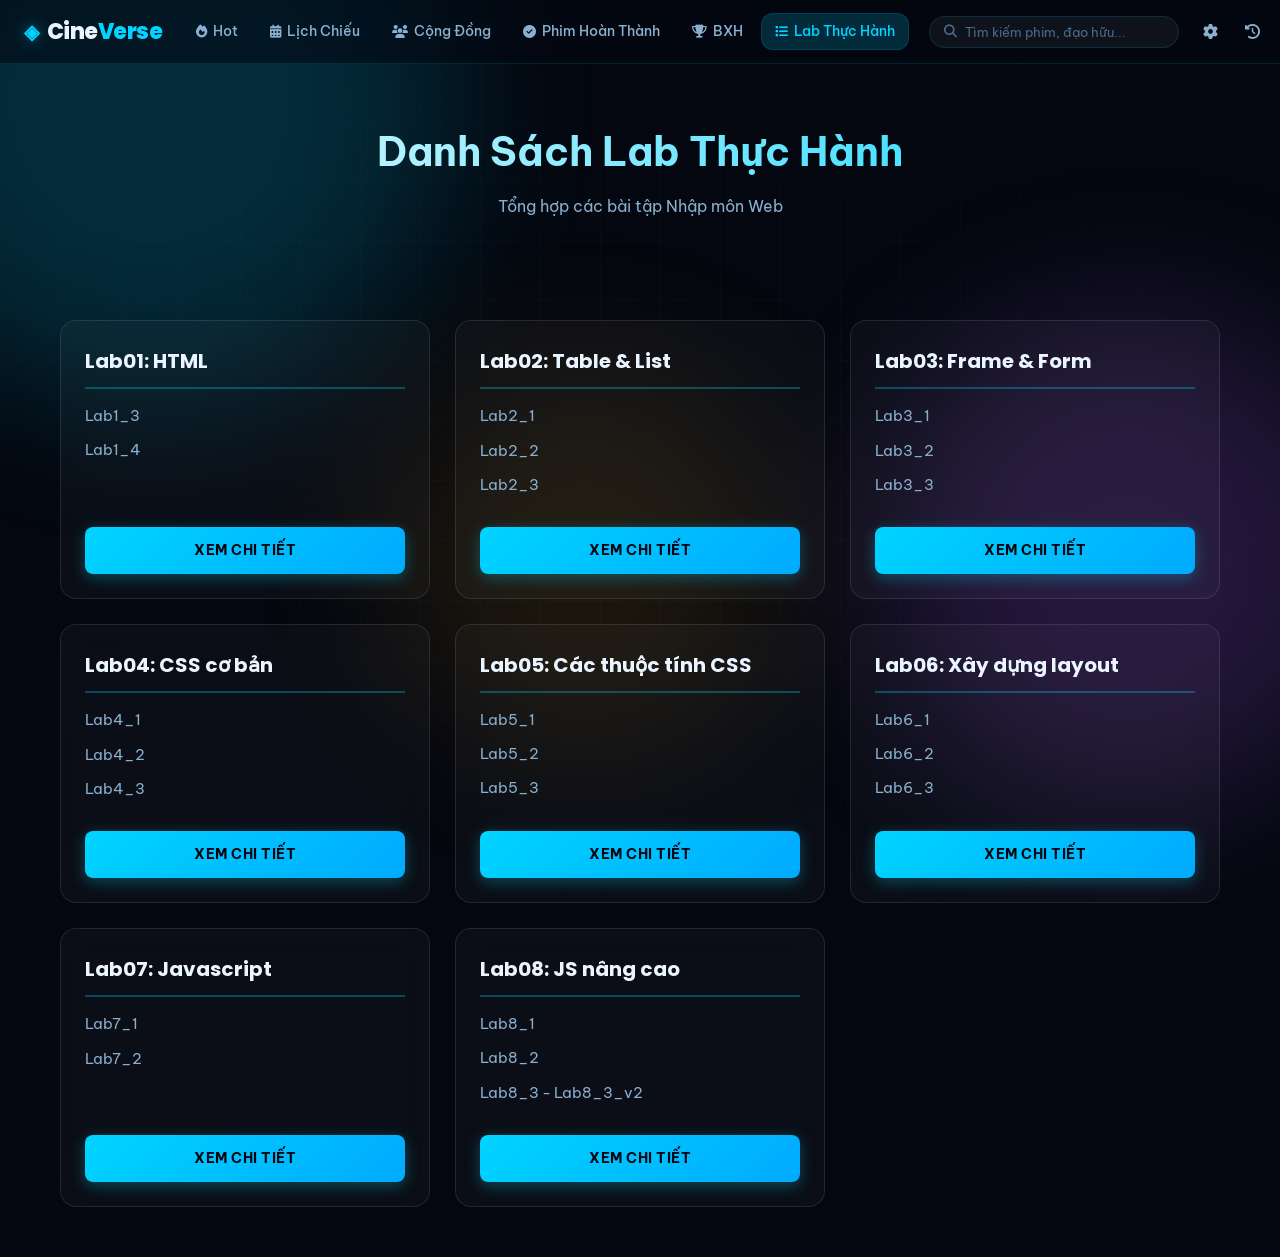
==== commit 78440113: "Lab5" ====
--- a/LabThucHanh.html
+++ b/LabThucHanh.html
@@ -240,23 +240,22 @@
         <article class="lab-card">
             <h3>Lab04: CSS cơ bản</h3>
             <ul class="lab-list">
-                <li><a href="#">Lab4_1</a></li>
-                <li><a href="#">Lab4_2</a></li>
-                <li><a href="#">Lab4_3</a></li>
-            </ul>
-            <a href="#" class="btn-view">Xem chi tiết</a>
+                <li><a href="/Nhap-Mon-Web/Lab04/lab4_bai1.html">Lab4_1</a></li>
+                <li><a href="/Nhap-Mon-Web/Lab04/lab4_bai2.html">Lab4_2</a></li>
+                <li><a href="/Nhap-Mon-Web/Lab04/lab4_bai3.html">Lab4_3</a></li>
+            </ul>
+            <a href="/Nhap-Mon-Web/Lab04/lab4_bai3.html" class="btn-view">Xem chi tiết</a>
         </article>
 
         <!-- Lab 05 -->
         <article class="lab-card">
             <h3>Lab05: Các thuộc tính CSS</h3>
             <ul class="lab-list">
-                <li><a href="#">Lab5_1</a></li>
-                <li><a href="#">Lab5_2</a></li>
-                <li><a href="#">Lab5_3</a></li>
-                <li><a href="#">Lab5_4</a></li>
-            </ul>
-            <a href="#" class="btn-view">Xem chi tiết</a>
+                <li><a href="/Nhap-Mon-Web/Lab05/Vi_du/lab5_bai1.html">Lab5_1</a></li>
+                <li><a href="/Nhap-Mon-Web/Lab05/Vi_du/index.html">Lab5_2</a></li>
+                <li><a href="/Nhap-Mon-Web/Lab05/Bai_2/index.html">Lab5_3</a></li>
+            </ul>
+            <a href="/Nhap-Mon-Web/Lab05/Bai_2/index.html" class="btn-view">Xem chi tiết</a>
         </article>
 
         <!-- Lab 06 -->
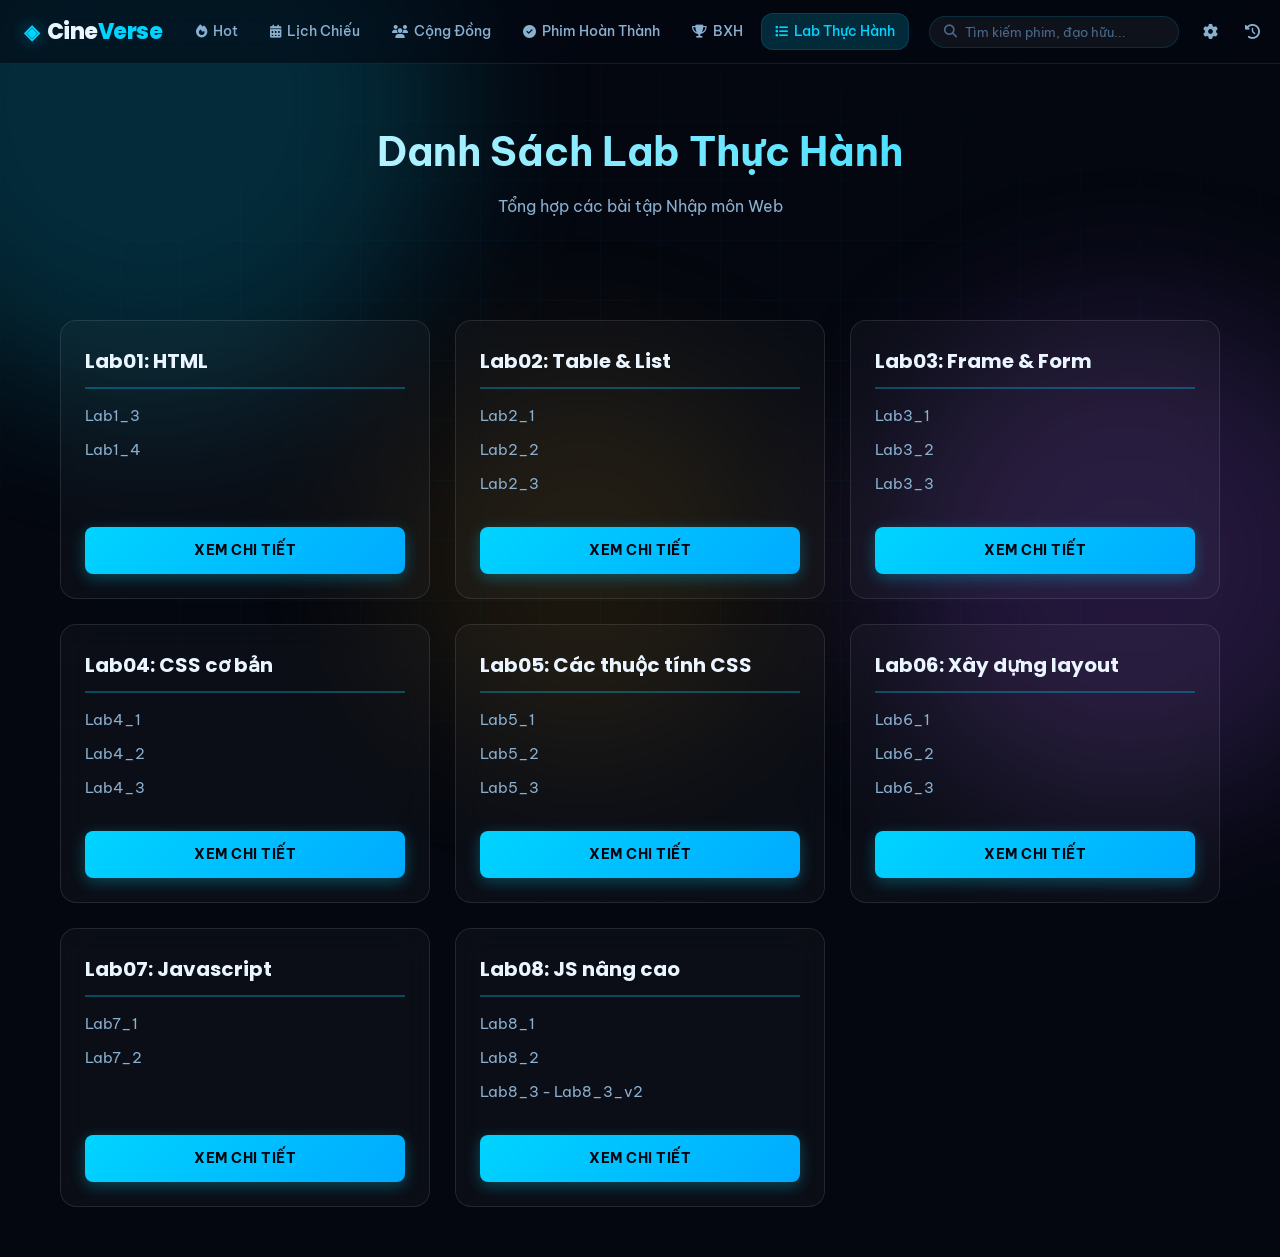
==== commit 28e416dc: "lab5-6" ====
--- a/LabThucHanh.html
+++ b/LabThucHanh.html
@@ -262,11 +262,11 @@
         <article class="lab-card">
             <h3>Lab06: Xây dựng layout</h3>
             <ul class="lab-list">
-                <li><a href="#">Lab6_1</a></li>
-                <li><a href="#">Lab6_2</a></li>
-                <li><a href="#">Lab6_3</a></li>
-            </ul>
-            <a href="#" class="btn-view">Xem chi tiết</a>
+                <li><a href="/Nhap-Mon-Web/Lab06/Bai_2_Minh_hoa_layout/index.html">Lab6_1</a></li>
+                <li><a href="/Nhap-Mon-Web/Lab06/Vi_du/lab06_menu_responsive.html">Lab6_2</a></li>
+                <li><a href="/Nhap-Mon-Web/Lab06/Vi_du/index.html">Lab6_3</a></li>
+            </ul>
+            <a href="/Nhap-Mon-Web/Lab06/Vi_du/index.html" class="btn-view">Xem chi tiết</a>
         </article>
 
         <!-- Lab 07 -->
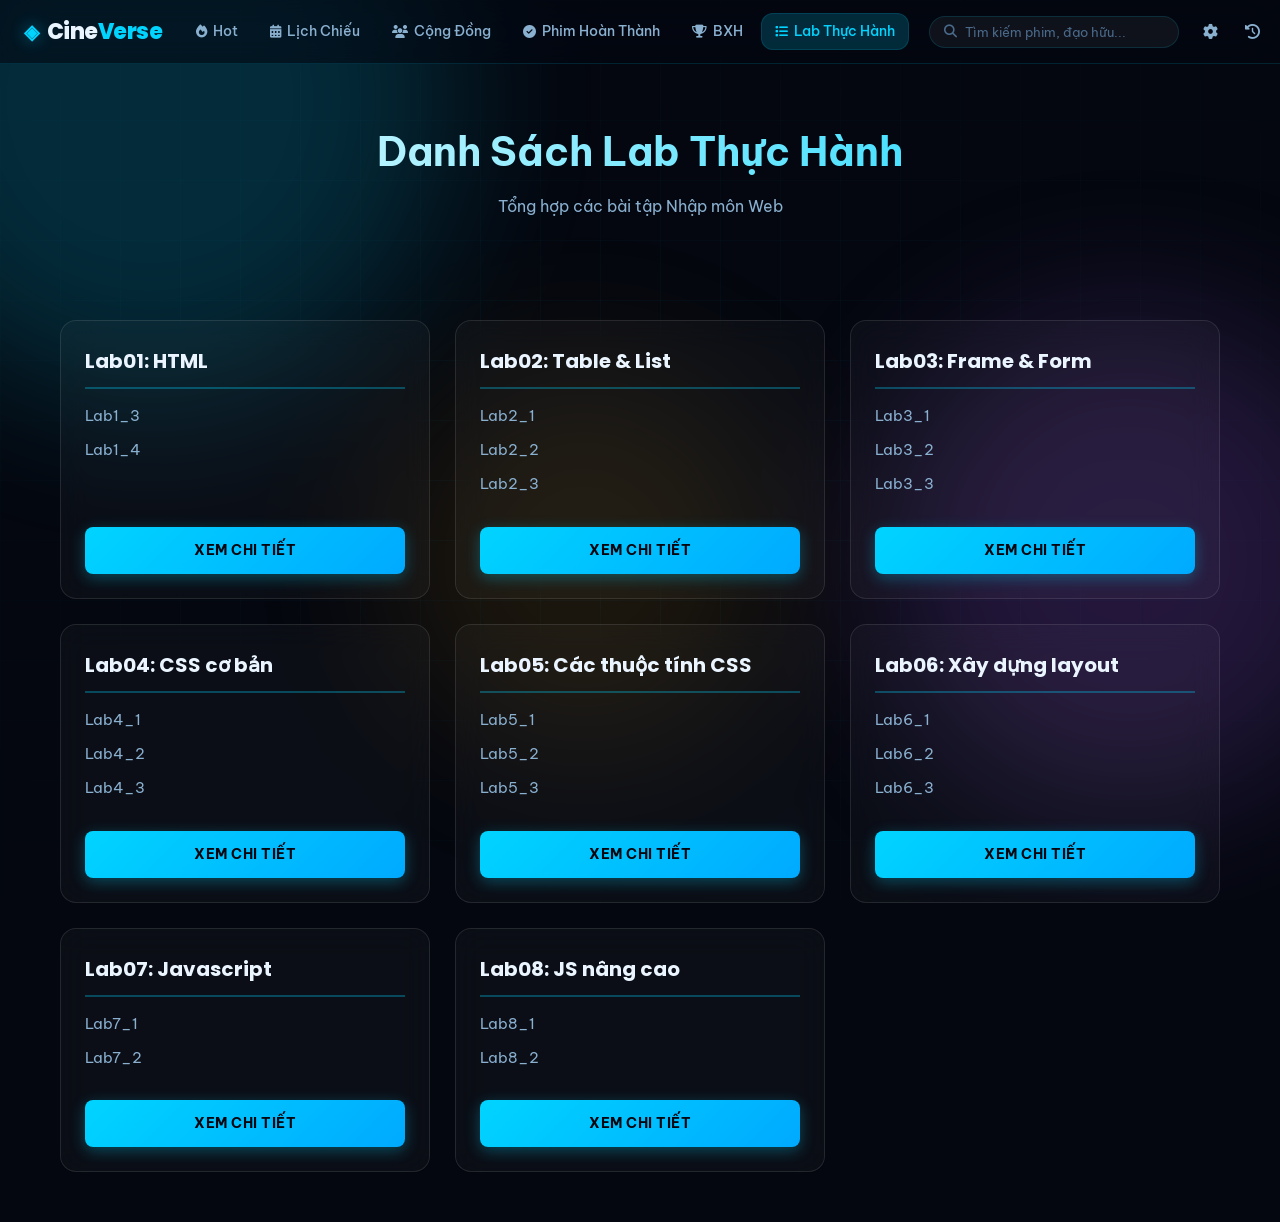
==== commit 1632544d: "update" ====
--- a/LabThucHanh.html
+++ b/LabThucHanh.html
@@ -273,21 +273,20 @@
         <article class="lab-card">
             <h3>Lab07: Javascript</h3>
             <ul class="lab-list">
-                <li><a href="#">Lab7_1</a></li>
-                <li><a href="#">Lab7_2</a></li>
-            </ul>
-            <a href="#" class="btn-view">Xem chi tiết</a>
+                <li><a href="/Nhap-Mon-Web/Lab07/demo_bai_2/index.html">Lab7_1</a></li>
+                <li><a href="/Nhap-Mon-Web/Lab07/Vi_du/index.html">Lab7_2</a></li>
+            </ul>
+            <a href="/Nhap-Mon-Web/Lab07/Vi_du/index.html" class="btn-view">Xem chi tiết</a>
         </article>
 
         <!-- Lab 08 -->
         <article class="lab-card">
             <h3>Lab08: JS nâng cao</h3>
             <ul class="lab-list">
-                <li><a href="#">Lab8_1</a></li>
-                <li><a href="#">Lab8_2</a></li>
-                <li><a href="#">Lab8_3 - Lab8_3_v2</a></li>
-            </ul>
-            <a href="#" class="btn-view">Xem chi tiết</a>
+                <li><a href="/Nhap-Mon-Web/Lab08/Vi_du_2/lab08_slider.html">Lab8_1</a></li>
+                <li><a href="/Nhap-Mon-Web/Lab08/Vi_du_2/lab08_json.html">Lab8_2</a></li>
+            </ul>
+            <a href="/Nhap-Mon-Web/Lab08/Vi_du_2/index.html" class="btn-view">Xem chi tiết</a>
         </article>
     </div>
 
